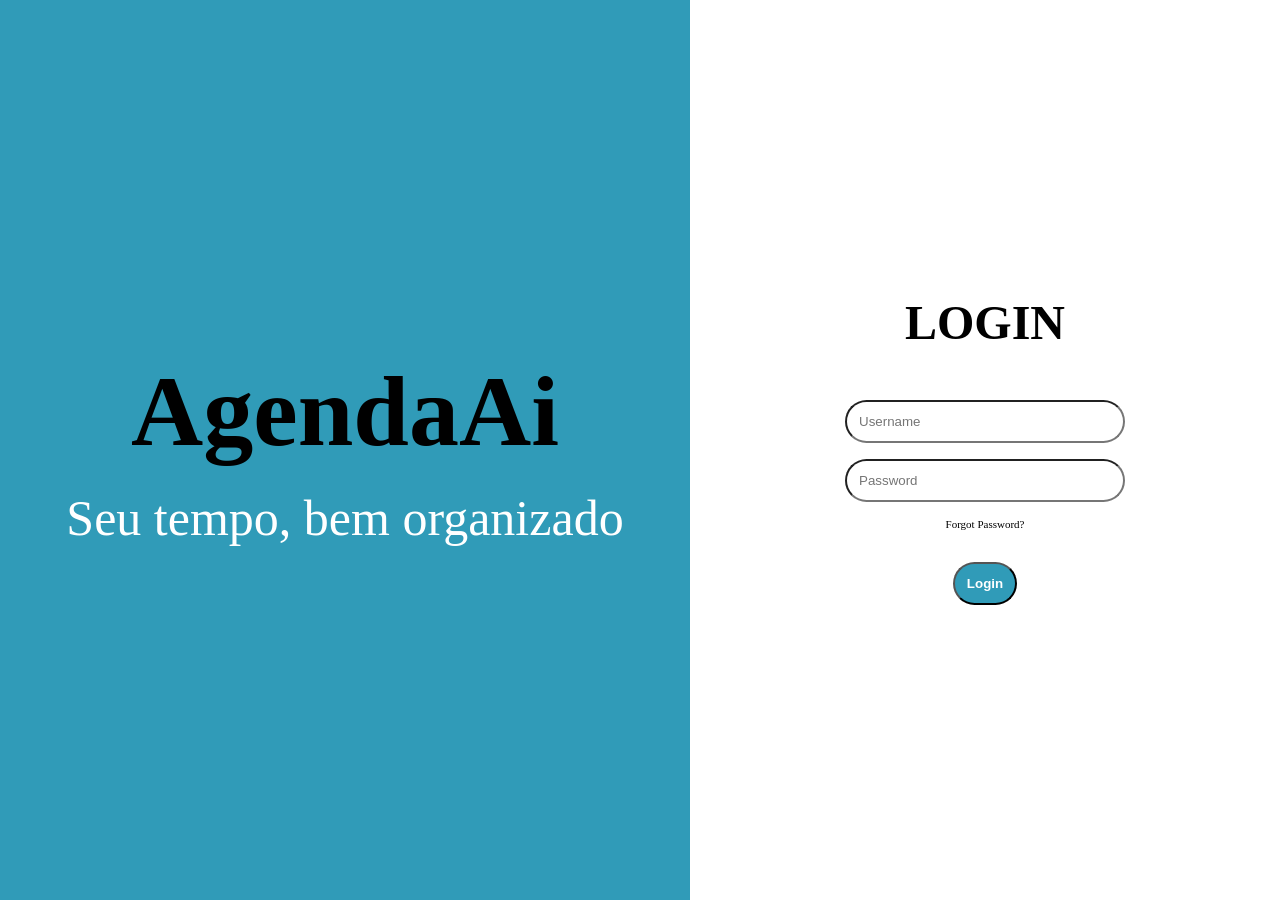
==== frontend/index.html @ 4bd02929 "Primeira versão da tela de login" ====
<!DOCTYPE html>
<html lang="pt-BR">
<head>
  <meta charset="UTF-8">
  <meta name="viewport" content="width=device-width, initial-scale=1.0">
  <title>AgendaAi - Login</title>
  <link rel="stylesheet" href="css/style.css">
</head>
<body>
  <main class="login-page">
    <section class="login-brand">
      <h1>AgendaAi</h1>
      <p>Seu tempo, bem organizado</p>
    </section>

    <section class="login-form-area">
      <h1>LOGIN</h1>

      <form id="form-login">
        <input type="text" id="username" placeholder="Username" required>
        <input type="password" id="password" placeholder="Password" required>
        <!-- TODO 2: crie o input da senha, igual ao de cima, mas com
             type="password", id="password" e placeholder="Password" -->

        <a href="#" class="forgot">Forgot Password?</a>

        <p id="erro" class="erro"></p>

        <button type="submit">Login</button>
      </form>
    </section>
  </main>

  <script type="module" src="js/script.js"></script>
</body>
</html>
---- frontend/css/style.css ----
* {
    margin: 0;
    padding: 0;
    box-sizing: border-box;
}


.login-page {
  display: flex;
  min-height: 100vh;
}

.login-brand {
  flex: 1;
  display: flex;
  background: #309BB8;
  padding: 80px 50px;
  flex-direction: column;
  align-items: center;
  justify-content: center;
}

.login-brand h1 {
  font-size: 100px;
  text-align: center;
}

.login-brand p {
  font-size: 50px;
  color: white;
  text-align: center;
  margin-top: 20px;
}

.login-form-area {
  flex: 1;
  display: flex;
  flex-direction: column;
  align-items: center;
  justify-content: center;
  gap: 50px;
}

.login-form-area h1 {
  font-size: 48px;
}

form {
  display: flex;
  flex-direction: column;
  gap: 16px;
  width: 280px;
}

/* TODO 3: estilize os inputs para ficarem como no esboço
   (borda cinza escura ~2px, bem arredondada, padding interno).
   Dica: um border-radius alto, tipo 999px, dá o formato de pílula. */
input {
    display: flex;
    flex-direction: column;
    border-radius: 999px;
    color:black;
    padding: 12px;
}

.forgot {
  font-size: 11px;
  color: var(--cinza-borda);
  text-align: center;
  text-decoration: none;
}

.erro {
  color: red;
  font-size: 13px;
  text-align: center;
}

/* TODO 4: estilize o botão (fundo var(--azul), texto branco em negrito,
   formato de pílula, centralizado). Dica: align-self: center e cursor: pointer. */
form button {
    background: #309BB8;
    color: white;
    font-weight: bold;
    border-radius: 999px;
    padding: 12px;
    align-self: center;
    cursor: pointer;
}
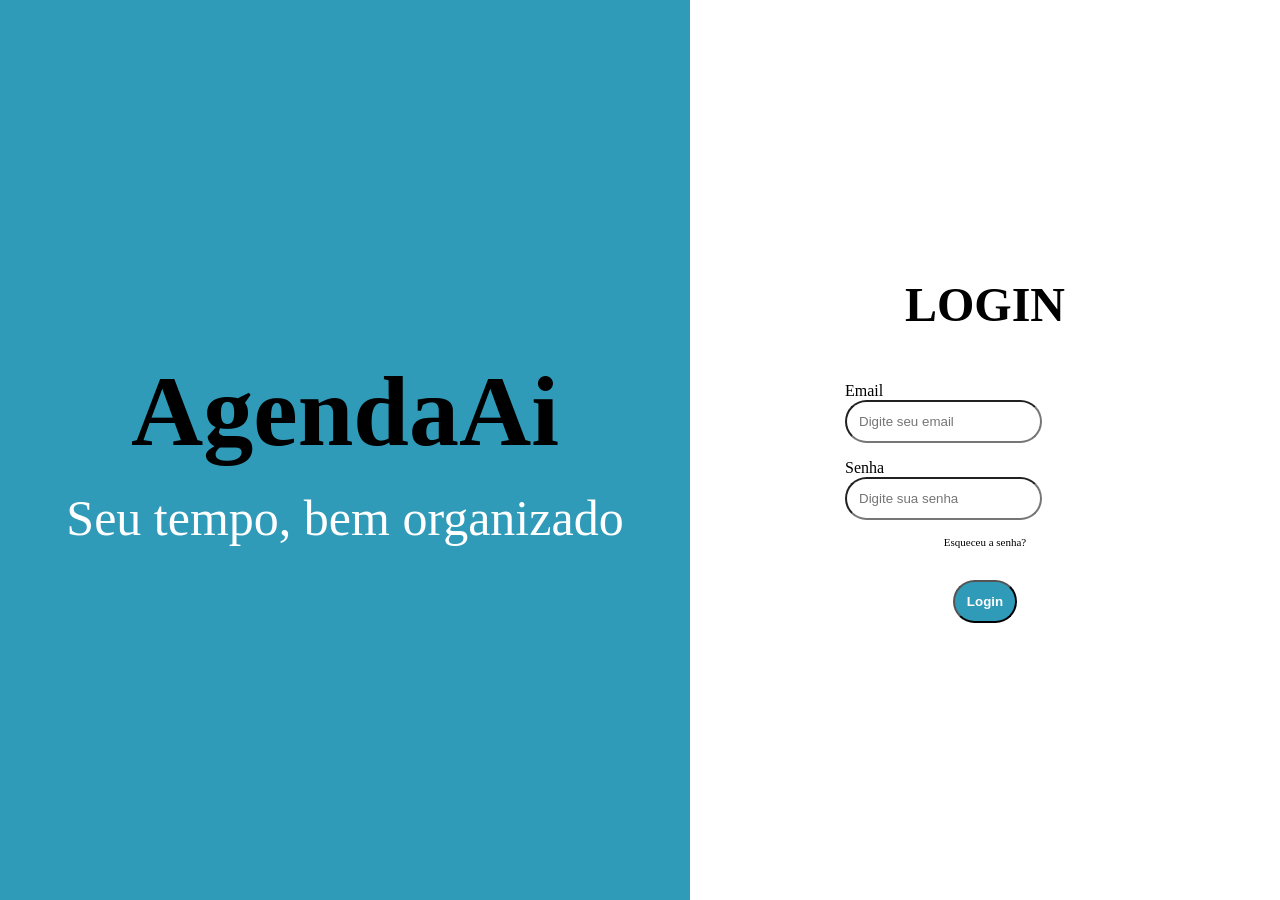
==== commit 6191a7ba: "style: Formatação de código" ====
--- a/frontend/index.html
+++ b/frontend/index.html
@@ -17,12 +17,21 @@
       <h1>LOGIN</h1>
 
       <form id="form-login">
-        <input type="text" id="username" placeholder="Username" required>
-        <input type="password" id="password" placeholder="Password" required>
-        <!-- TODO 2: crie o input da senha, igual ao de cima, mas com
-             type="password", id="password" e placeholder="Password" -->
+        <div class="input-group">
+          <label for="email">Email</label>
+          <input type="email" 
+                 id="email" 
+                 placeholder="Digite seu email" required>
+        </div>
 
-        <a href="#" class="forgot">Forgot Password?</a>
+        <div class="input-group">
+          <label for="password">Senha</label>
+          <input type="password" 
+                 id="password" 
+                 placeholder="Digite sua senha" required>
+        </div>
+
+        <a href="#" class="forgot">Esqueceu a senha?</a>
 
         <p id="erro" class="erro"></p>
 
--- a/frontend/css/style.css
+++ b/frontend/css/style.css
@@ -52,9 +52,6 @@
   width: 280px;
 }
 
-/* TODO 3: estilize os inputs para ficarem como no esboço
-   (borda cinza escura ~2px, bem arredondada, padding interno).
-   Dica: um border-radius alto, tipo 999px, dá o formato de pílula. */
 input {
     display: flex;
     flex-direction: column;
@@ -76,8 +73,6 @@
   text-align: center;
 }
 
-/* TODO 4: estilize o botão (fundo var(--azul), texto branco em negrito,
-   formato de pílula, centralizado). Dica: align-self: center e cursor: pointer. */
 form button {
     background: #309BB8;
     color: white;
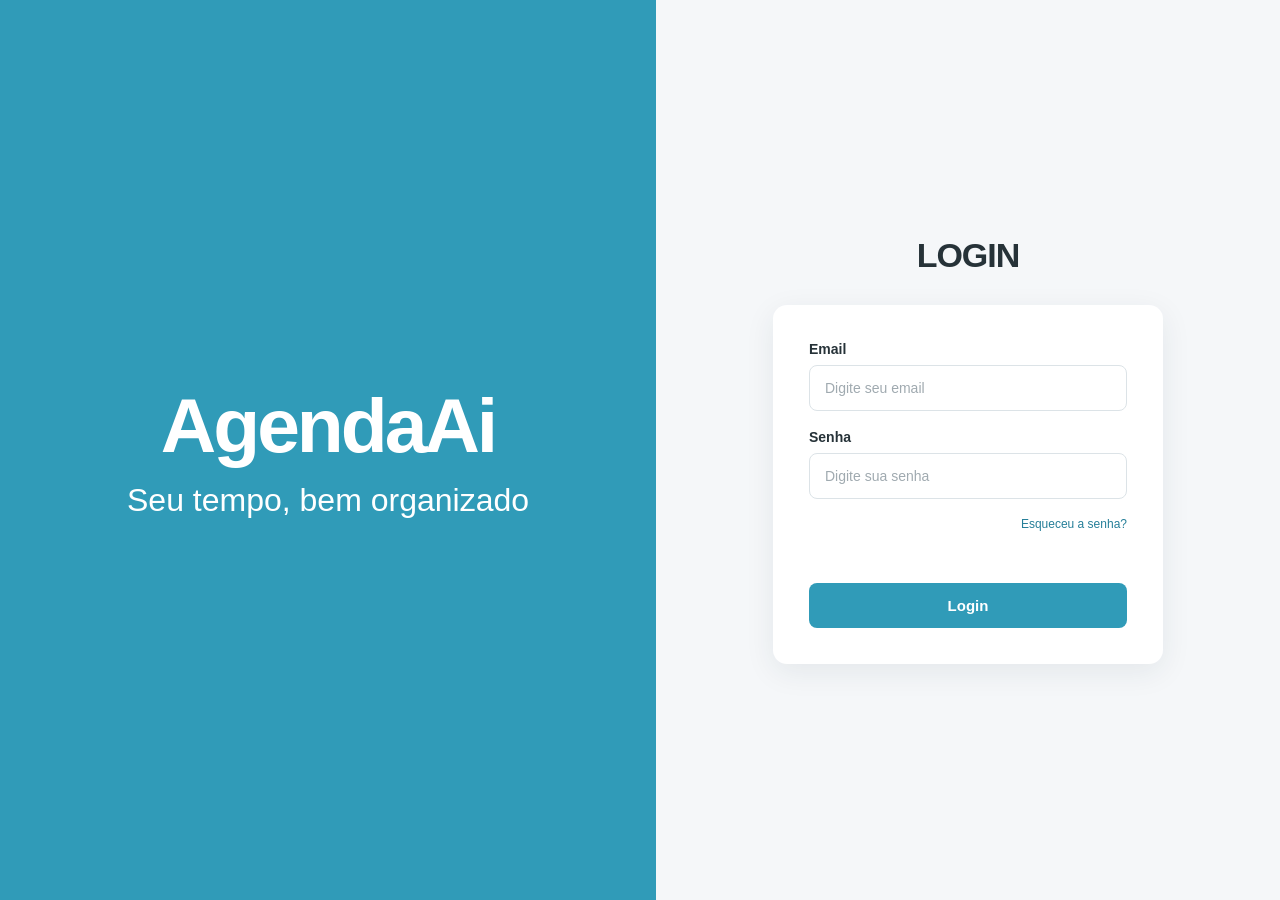
==== commit a8ee78a2: "feat: implementar tela de login e autenticacao com api" ====
--- a/frontend/index.html
+++ b/frontend/index.html
@@ -1,45 +1,73 @@
+
 <!DOCTYPE html>
 <html lang="pt-BR">
+
 <head>
-  <meta charset="UTF-8">
-  <meta name="viewport" content="width=device-width, initial-scale=1.0">
-  <title>AgendaAi - Login</title>
-  <link rel="stylesheet" href="css/style.css">
+    <meta charset="UTF-8">
+    <meta name="viewport" content="width=device-width, initial-scale=1.0">
+    <title>AgendaAi - Login</title>
+
+    <link rel="stylesheet" href="css/style.css">
 </head>
+
 <body>
-  <main class="login-page">
-    <section class="login-brand">
-      <h1>AgendaAi</h1>
-      <p>Seu tempo, bem organizado</p>
-    </section>
 
-    <section class="login-form-area">
-      <h1>LOGIN</h1>
+    <main class="login-page">
 
-      <form id="form-login">
-        <div class="input-group">
-          <label for="email">Email</label>
-          <input type="email" 
-                 id="email" 
-                 placeholder="Digite seu email" required>
-        </div>
+        <section class="login-brand">
+            <h1>AgendaAi</h1>
+            <p>Seu tempo, bem organizado</p>
+        </section>
 
-        <div class="input-group">
-          <label for="password">Senha</label>
-          <input type="password" 
-                 id="password" 
-                 placeholder="Digite sua senha" required>
-        </div>
+        <section class="login-form-area">
 
-        <a href="#" class="forgot">Esqueceu a senha?</a>
+            <h1>LOGIN</h1>
 
-        <p id="erro" class="erro"></p>
+            <form id="form-login">
 
-        <button type="submit">Login</button>
-      </form>
-    </section>
-  </main>
+                <div class="input-group">
+                    <label for="email">Email</label>
 
-  <script type="module" src="js/script.js"></script>
+                    <input
+                        type="email"
+                        id="email"
+                        placeholder="Digite seu email"
+                        autocomplete="username"
+                        required
+                    >
+                </div>
+
+                <div class="input-group">
+                    <label for="password">Senha</label>
+
+                    <input
+                        type="password"
+                        id="password"
+                        placeholder="Digite sua senha"
+                        autocomplete="current-password"
+                        required
+                    >
+                </div>
+
+                <span class="forgot">
+                    Esqueceu a senha?
+                </span>
+
+                <p id="erro" class="erro" role="alert"></p>
+
+                <button type="submit">
+                    Login
+                </button>
+
+            </form>
+
+        </section>
+
+    </main>
+
+    <script src="js/config.js"></script>
+    <script src="js/script.js"></script>
+
 </body>
-</html>+
+</html>
--- a/frontend/css/style.css
+++ b/frontend/css/style.css
@@ -1,84 +1,229 @@
+
+/* configuracoes gerais */
+:root {
+    --azul-principal: #309BB8;
+    --azul-hover: #267f99;
+    --fundo: #f5f7f9;
+    --branco: #ffffff;
+    --texto: #263238;
+    --cinza: #77838b;
+    --borda: #dce3e7;
+}
+
 * {
     margin: 0;
     padding: 0;
     box-sizing: border-box;
 }
 
-
+body {
+    font-family: "Segoe UI", Arial, sans-serif;
+    color: var(--texto);
+    background: var(--fundo);
+}
+
+/* estrutura principal */
 .login-page {
-  display: flex;
-  min-height: 100vh;
-}
-
+    display: flex;
+    min-height: 100vh;
+}
+
+/* area da marca */
 .login-brand {
-  flex: 1;
-  display: flex;
-  background: #309BB8;
-  padding: 80px 50px;
-  flex-direction: column;
-  align-items: center;
-  justify-content: center;
+    flex: 1;
+    display: flex;
+    flex-direction: column;
+    align-items: center;
+    justify-content: center;
+    background: var(--azul-principal);
+    padding: 60px 40px;
 }
 
 .login-brand h1 {
-  font-size: 100px;
-  text-align: center;
+    font-size: clamp(48px, 6vw, 82px);
+    font-weight: 700;
+    letter-spacing: -3px;
+    color: var(--branco);
+    text-align: center;
 }
 
 .login-brand p {
-  font-size: 50px;
-  color: white;
-  text-align: center;
-  margin-top: 20px;
-}
-
+    font-size: clamp(20px, 2.5vw, 32px);
+    color: var(--branco);
+    text-align: center;
+    margin-top: 12px;
+    font-weight: 300;
+}
+
+/* area do formulario */
 .login-form-area {
-  flex: 1;
-  display: flex;
-  flex-direction: column;
-  align-items: center;
-  justify-content: center;
-  gap: 50px;
+    flex: 1;
+    display: flex;
+    flex-direction: column;
+    align-items: center;
+    justify-content: center;
+    gap: 30px;
+    background: var(--fundo);
+    padding: 40px 24px;
 }
 
 .login-form-area h1 {
-  font-size: 48px;
-}
-
+    font-size: 34px;
+    font-weight: 650;
+    letter-spacing: -1px;
+    color: var(--texto);
+}
+
+/* formulario */
 form {
-  display: flex;
-  flex-direction: column;
-  gap: 16px;
-  width: 280px;
-}
-
-input {
-    display: flex;
-    flex-direction: column;
-    border-radius: 999px;
-    color:black;
-    padding: 12px;
-}
-
+    display: flex;
+    flex-direction: column;
+    gap: 18px;
+    width: 100%;
+    max-width: 390px;
+    background: var(--branco);
+    padding: 36px;
+    border-radius: 14px;
+    box-shadow: 0 8px 30px rgba(31, 54, 65, 0.08);
+}
+
+/* campos */
+.input-group {
+    display: flex;
+    flex-direction: column;
+    gap: 8px;
+}
+
+.input-group label {
+    font-size: 14px;
+    font-weight: 600;
+    color: var(--texto);
+}
+
+.input-group input {
+    width: 100%;
+    padding: 14px 15px;
+    border: 1px solid var(--borda);
+    border-radius: 8px;
+    background: var(--branco);
+    color: var(--texto);
+    font-family: inherit;
+    font-size: 14px;
+    outline: none;
+    transition: border-color 0.2s, box-shadow 0.2s;
+}
+
+.input-group input::placeholder {
+    color: #a0aab0;
+}
+
+.input-group input:focus {
+    border-color: var(--azul-principal);
+    box-shadow: 0 0 0 3px rgba(48, 155, 184, 0.12);
+}
+
+/* recuperacao de senha */
 .forgot {
-  font-size: 11px;
-  color: var(--cinza-borda);
-  text-align: center;
-  text-decoration: none;
-}
-
+    align-self: flex-end;
+    font-size: 12px;
+    color: var(--azul-hover);
+    cursor: default;
+}
+
+/* mensagem de erro */
 .erro {
-  color: red;
-  font-size: 13px;
-  text-align: center;
-}
-
+    color: #d64545;
+    font-size: 13px;
+    text-align: center;
+    min-height: 16px;
+}
+
+/* botao de login */
 form button {
-    background: #309BB8;
-    color: white;
-    font-weight: bold;
-    border-radius: 999px;
-    padding: 12px;
-    align-self: center;
+    width: 100%;
+    padding: 14px;
+    border: none;
+    border-radius: 8px;
+    background: var(--azul-principal);
+    color: var(--branco);
+    font-family: inherit;
+    font-size: 15px;
+    font-weight: 600;
     cursor: pointer;
+    transition: background 0.2s, transform 0.2s;
+}
+
+form button:hover {
+    background: var(--azul-hover);
+}
+
+form button:active {
+    transform: scale(0.98);
+}
+
+form button:focus-visible {
+    outline: 3px solid rgba(48, 155, 184, 0.3);
+    outline-offset: 3px;
+}
+
+/* responsividade */
+@media (max-width: 760px) {
+
+    .login-page {
+        flex-direction: column;
+    }
+
+    .login-brand {
+        min-height: 230px;
+        padding: 40px 20px;
+    }
+
+    .login-brand h1 {
+        font-size: 48px;
+    }
+
+    .login-brand p {
+        font-size: 20px;
+    }
+
+    .login-form-area {
+        flex: 1;
+        padding: 45px 20px;
+    }
+
+    form {
+        padding: 28px 24px;
+    }
+}
+
+@media (max-width: 400px) {
+
+    .login-brand {
+        min-height: 190px;
+    }
+
+    .login-brand h1 {
+        font-size: 42px;
+    }
+
+    .login-brand p {
+        font-size: 17px;
+    }
+
+    .login-form-area {
+        padding: 30px 15px;
+    }
+
+    .login-form-area h1 {
+        font-size: 29px;
+    }
+
+    form {
+        padding: 24px 20px;
+    }
+}
+/* estado do botao durante o login */
+form button:disabled {
+    opacity: 0.7;
+    cursor: not-allowed;
 }
